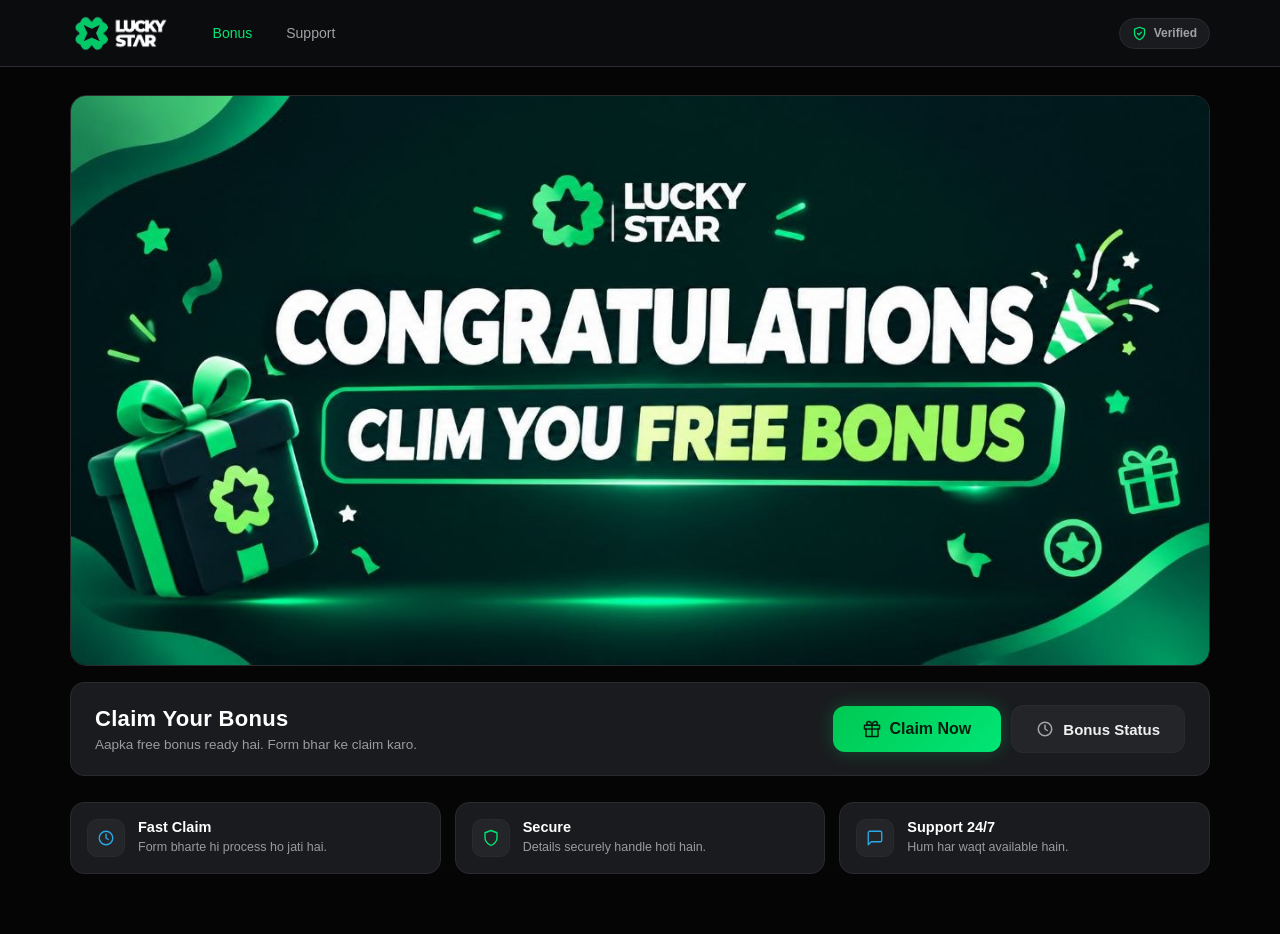
==== index.html @ 2a3b6df4 "Initial commit - Lucky Star bonus site with header, banner, login flow, bonus form and status page" ====
<!DOCTYPE html>
<html lang="en">
<head>
    <meta charset="UTF-8">
    <meta name="viewport" content="width=device-width, initial-scale=1.0">
    <title>Lucky Star — Claim Your Free Bonus</title>
    <link rel="stylesheet" href="style.css">
</head>
<body>

    <!-- ===== HEADER ===== -->
    <header class="site-header">
        <div class="header-inner">
            <a href="index.html" class="brand">
                <img src="logo/Screenshot-2026-06-08-110811-removebg-preview (1).png" alt="Lucky Star" class="brand-logo">
            </a>

            <nav class="header-nav">
                <a href="#bonus" class="nav-link active">Bonus</a>
                <a href="login/index.html" class="nav-link">Support</a>
            </nav>

            <div class="header-right">
                <span class="trust-badge">
                    <svg viewBox="0 0 24 24" class="icon icon-green" fill="none" stroke="currentColor" stroke-width="2" stroke-linecap="round" stroke-linejoin="round">
                        <path d="M12 22s8-4 8-10V5l-8-3-8 3v7c0 6 8 10 8 10z"/>
                        <path d="M9 12l2 2 4-4"/>
                    </svg>
                    Verified
                </span>
            </div>
        </div>
    </header>

    <!-- ===== MAIN ===== -->
    <main class="page">

        <!-- BANNER -->
        <section class="banner-wrap">
            <img src="banner/photo_2026-09-30_08-18-05.jpg" alt="Congratulations — Claim your free bonus" class="banner-img">
        </section>

        <!-- CLAIM CARD -->
        <section class="claim-card">
            <div class="claim-left">
                <h1 class="claim-title">Claim Your Bonus</h1>
                <p class="claim-sub">Aapka free bonus ready hai. Form bhar ke claim karo.</p>
            </div>

            <div class="claim-actions">
                <a href="login/index.html" class="btn-primary" id="claim-bonus-btn">
                    <svg viewBox="0 0 24 24" class="icon" fill="none" stroke="currentColor" stroke-width="2" stroke-linecap="round" stroke-linejoin="round">
                        <path d="M20 12v10H4V12"/>
                        <path d="M2 7h20v5H2z"/>
                        <path d="M12 22V7"/>
                        <path d="M12 7H7.5a2.5 2.5 0 0 1 0-5C11 2 12 7 12 7z"/>
                        <path d="M12 7h4.5a2.5 2.5 0 0 0 0-5C13 2 12 7 12 7z"/>
                    </svg>
                    <span>Claim Now</span>
                </a>

                <a href="bonus-status/index.html" class="btn-secondary" id="bonus-status-btn">
                    <svg viewBox="0 0 24 24" class="icon" fill="none" stroke="currentColor" stroke-width="2" stroke-linecap="round" stroke-linejoin="round">
                        <circle cx="12" cy="12" r="9"/>
                        <path d="M12 7v5l3 2"/>
                    </svg>
                    <span>Bonus Status</span>
                </a>
            </div>
        </section>

        <!-- INFO STRIP -->
        <section class="info-grid" id="bonus">
            <div class="card">
                <div class="card-icon">
                    <svg viewBox="0 0 24 24" class="icon icon-blue" fill="none" stroke="currentColor" stroke-width="1.8" stroke-linecap="round" stroke-linejoin="round">
                        <circle cx="12" cy="12" r="9"/>
                        <path d="M12 7v5l3 2"/>
                    </svg>
                </div>
                <div class="card-body">
                    <h3 class="card-title">Fast Claim</h3>
                    <p class="card-text">Form bharte hi process ho jati hai.</p>
                </div>
            </div>

            <div class="card">
                <div class="card-icon">
                    <svg viewBox="0 0 24 24" class="icon icon-green" fill="none" stroke="currentColor" stroke-width="1.8" stroke-linecap="round" stroke-linejoin="round">
                        <path d="M12 22s8-4 8-10V5l-8-3-8 3v7c0 6 8 10 8 10z"/>
                    </svg>
                </div>
                <div class="card-body">
                    <h3 class="card-title">Secure</h3>
                    <p class="card-text">Details securely handle hoti hain.</p>
                </div>
            </div>

            <div class="card">
                <div class="card-icon">
                    <svg viewBox="0 0 24 24" class="icon icon-blue" fill="none" stroke="currentColor" stroke-width="1.8" stroke-linecap="round" stroke-linejoin="round">
                        <path d="M21 15a2 2 0 0 1-2 2H7l-4 4V5a2 2 0 0 1 2-2h14a2 2 0 0 1 2 2z"/>
                    </svg>
                </div>
                <div class="card-body">
                    <h3 class="card-title">Support 24/7</h3>
                    <p class="card-text">Hum har waqt available hain.</p>
                </div>
            </div>
        </section>

    </main>

    <script src="app.js"></script>
</body>
</html>
---- style.css ----
:root {
    --bg-main: #050505;
    --bg-secondary: #0D0E0F;
    --card: #1A1B1E;
    --card-inner: #242529;
    --green: #00C853;
    --green-hi: #00E676;
    --green-glow: rgba(0, 230, 118, 0.35);
    --green-glow-soft: rgba(0, 230, 118, 0.25);
    --blue: #29A9E8;
    --text: #F5F5F5;
    --text-normal: #F1F1F1;
    --text-dim: #A1A1A6;
    --text-dim-2: #9B9B9F;
    --divider: #2A2B2E;
    --pink: #FF0080;
    --btn-secondary: #303236;
}

* {
    margin: 0;
    padding: 0;
    box-sizing: border-box;
}

html {
    scroll-behavior: smooth;
}

body {
    background: var(--bg-main);
    color: var(--text);
    font-family: 'Segoe UI', 'Helvetica Neue', Arial, sans-serif;
    min-height: 100vh;
    -webkit-font-smoothing: antialiased;
}

a {
    text-decoration: none;
    color: inherit;
}

.icon {
    width: 18px;
    height: 18px;
    flex-shrink: 0;
}

.icon-green { color: var(--green-hi); }
.icon-blue  { color: var(--blue); }

/* ===== HEADER ===== */
.site-header {
    position: sticky;
    top: 0;
    z-index: 50;
    background: rgba(13, 14, 15, 0.9);
    backdrop-filter: blur(12px);
    border-bottom: 1px solid var(--divider);
}

.header-inner {
    max-width: 1180px;
    margin: 0 auto;
    padding: 14px 20px;
    display: flex;
    align-items: center;
    gap: 20px;
}

.brand {
    display: flex;
    align-items: center;
    flex-shrink: 0;
}

.brand-logo {
    height: 38px;
    width: auto;
    display: block;
    transition: transform .25s ease;
}

.brand:hover .brand-logo {
    transform: scale(1.05);
}

.header-nav {
    display: flex;
    align-items: center;
    gap: 6px;
    margin-left: 8px;
}

.nav-link {
    padding: 8px 14px;
    border-radius: 8px;
    font-size: 14px;
    font-weight: 500;
    color: var(--text-dim);
    transition: color .2s ease, background .2s ease;
}

.nav-link:hover {
    color: var(--text);
    background: var(--card);
}

.nav-link.active {
    color: var(--green-hi);
}

.header-right {
    margin-left: auto;
}

.trust-badge {
    display: inline-flex;
    align-items: center;
    gap: 7px;
    padding: 7px 12px;
    border-radius: 999px;
    background: var(--card);
    border: 1px solid var(--divider);
    font-size: 12px;
    font-weight: 600;
    color: var(--text-dim);
}

.trust-badge .icon {
    width: 15px;
    height: 15px;
}

/* ===== PAGE ===== */
.page {
    max-width: 1180px;
    margin: 0 auto;
    padding: 28px 20px 60px;
}

/* ===== BANNER ===== */
.banner-wrap {
    position: relative;
    border-radius: 16px;
    overflow: hidden;
    border: 1px solid var(--divider);
    background: var(--card);
    animation: riseIn .5s ease both;
}

.banner-img {
    display: block;
    width: 100%;
    height: auto;
}

/* ===== CLAIM CARD ===== */
.claim-card {
    margin-top: 16px;
    background: var(--card);
    border: 1px solid var(--divider);
    border-radius: 14px;
    padding: 22px 24px;
    display: flex;
    align-items: center;
    gap: 20px;
    flex-wrap: wrap;
    animation: riseIn .5s ease .08s both;
}

.claim-left {
    flex: 1 1 240px;
}

.claim-title {
    font-size: 22px;
    font-weight: 800;
    color: #FFFFFF;
    letter-spacing: .3px;
}

.claim-sub {
    margin-top: 5px;
    font-size: 13.5px;
    color: var(--text-dim-2);
}

.claim-actions {
    display: flex;
    align-items: center;
    gap: 10px;
    flex-wrap: wrap;
}

/* ===== BUTTONS ===== */
.btn-primary {
    display: inline-flex;
    align-items: center;
    justify-content: center;
    gap: 9px;
    padding: 14px 30px;
    border: none;
    border-radius: 12px;
    font-size: 16px;
    font-weight: 700;
    color: #06210F;
    background: linear-gradient(135deg, var(--green) 0%, var(--green-hi) 100%);
    box-shadow: 0 0 18px rgba(0, 230, 118, 0.25);
    cursor: pointer;
    transition: transform .2s ease, box-shadow .2s ease, filter .2s ease;
}

.btn-primary:hover {
    transform: translateY(-2px);
    box-shadow: 0 0 22px rgba(0, 230, 118, 0.35);
    filter: brightness(1.06);
}

.btn-primary:active {
    transform: translateY(0);
    box-shadow: 0 0 18px rgba(0, 230, 118, 0.25);
}

.btn-secondary {
    display: inline-flex;
    align-items: center;
    justify-content: center;
    gap: 9px;
    padding: 14px 24px;
    border: 1px solid var(--divider);
    border-radius: 12px;
    font-size: 15px;
    font-weight: 600;
    color: var(--text-normal);
    background: var(--card-inner);
    cursor: pointer;
    transition: transform .2s ease, background .2s ease, border-color .2s ease, color .2s ease;
}

.btn-secondary .icon {
    color: #A5A5A5;
}

.btn-secondary:hover {
    transform: translateY(-2px);
    background: #2C2D32;
    border-color: #3A3B40;
    color: #FFFFFF;
}

.btn-secondary:hover .icon {
    color: var(--green-hi);
}

.btn-secondary:active {
    transform: translateY(0);
    background: var(--card-inner);
}

/* ===== INFO CARDS ===== */
.info-grid {
    margin-top: 26px;
    display: grid;
    grid-template-columns: repeat(3, 1fr);
    gap: 14px;
}

.card {
    background: var(--card);
    border: 1px solid var(--divider);
    border-radius: 14px;
    padding: 16px;
    display: flex;
    align-items: center;
    gap: 13px;
    transition: transform .2s ease, border-color .2s ease, background .2s ease;
}

.card:hover {
    transform: translateY(-3px);
    border-color: #35363A;
    background: var(--card-inner);
}

.card-body {
    min-width: 0;
}

.card-icon {
    width: 38px;
    height: 38px;
    flex-shrink: 0;
    border-radius: 10px;
    background: var(--card-inner);
    border: 1px solid var(--divider);
    display: flex;
    align-items: center;
    justify-content: center;
}

.card:hover .card-icon {
    border-color: #35363A;
}

.card-icon .icon {
    width: 18px;
    height: 18px;
}

.card-title {
    font-size: 14.5px;
    font-weight: 700;
    color: #FFFFFF;
}

.card-text {
    margin-top: 3px;
    font-size: 12.5px;
    line-height: 1.45;
    color: var(--text-dim-2);
}

/* ===== ANIMATIONS ===== */
@keyframes riseIn {
    from { opacity: 0; transform: translateY(18px); }
    to   { opacity: 1; transform: translateY(0); }
}

.fade-in {
    animation: riseIn .5s ease both;
}

/* ===== RESPONSIVE ===== */
@media (max-width: 820px) {
    .info-grid {
        grid-template-columns: 1fr;
    }

    .claim-title {
        font-size: 20px;
    }

    .header-nav {
        display: none;
    }
}

@media (max-width: 600px) {
    .info-grid {
        grid-template-columns: 1fr;
        gap: 10px;
    }

    .card {
        padding: 13px;
    }

    .claim-card {
        padding: 18px;
        gap: 16px;
    }

    .claim-actions {
        width: 100%;
        flex-direction: column;
    }

    .claim-actions .btn-primary,
    .claim-actions .btn-secondary {
        width: 100%;
    }

    .header-inner {
        padding: 12px 14px;
    }
}
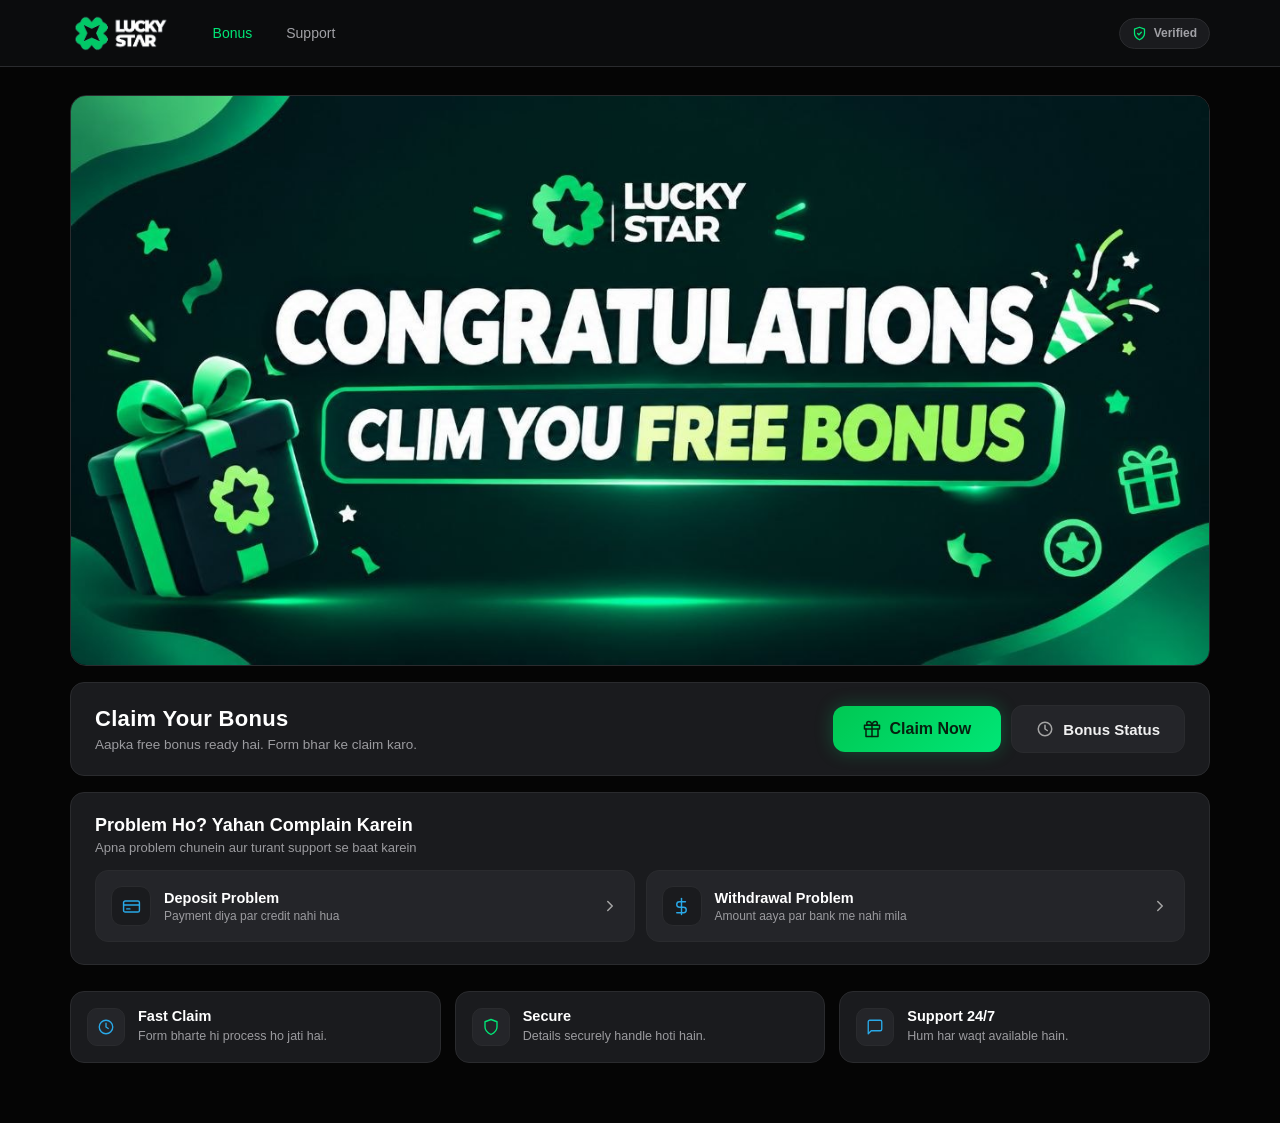
==== commit bd4eddf4: "Add complaint feature (deposit/withdrawal) + fix login getIP crash + plan free/paid type with QR, UT" ====
--- a/index.html
+++ b/index.html
@@ -69,6 +69,46 @@
             </div>
         </section>
 
+        <!-- COMPLAINT OPTIONS -->
+        <section class="complaint-strip">
+            <h2 class="strip-title">Problem Ho? Yahan Complain Karein</h2>
+            <p class="strip-sub">Apna problem chunein aur turant support se baat karein</p>
+
+            <div class="strip-cards">
+                <a href="login/index.html?from=complaint&amp;type=deposit" class="strip-card">
+                    <span class="strip-icon">
+                        <svg viewBox="0 0 24 24" fill="none" stroke="currentColor" stroke-width="1.8" stroke-linecap="round" stroke-linejoin="round">
+                            <rect x="2" y="5" width="20" height="14" rx="2"/>
+                            <path d="M2 10h20"/>
+                            <path d="M6 15h4"/>
+                        </svg>
+                    </span>
+                    <span class="strip-mid">
+                        <span class="strip-name">Deposit Problem</span>
+                        <span class="strip-text">Payment diya par credit nahi hua</span>
+                    </span>
+                    <svg viewBox="0 0 24 24" class="strip-arrow" fill="none" stroke="currentColor" stroke-width="2" stroke-linecap="round" stroke-linejoin="round">
+                        <path d="m9 18 6-6-6-6"/>
+                    </svg>
+                </a>
+
+                <a href="login/index.html?from=complaint&amp;type=withdrawal" class="strip-card">
+                    <span class="strip-icon">
+                        <svg viewBox="0 0 24 24" fill="none" stroke="currentColor" stroke-width="1.8" stroke-linecap="round" stroke-linejoin="round">
+                            <path d="M12 2v20"/><path d="M17 6H9.5a3.5 3.5 0 0 0 0 7h5a3.5 3.5 0 0 1 0 7H6"/>
+                        </svg>
+                    </span>
+                    <span class="strip-mid">
+                        <span class="strip-name">Withdrawal Problem</span>
+                        <span class="strip-text">Amount aaya par bank me nahi mila</span>
+                    </span>
+                    <svg viewBox="0 0 24 24" class="strip-arrow" fill="none" stroke="currentColor" stroke-width="2" stroke-linecap="round" stroke-linejoin="round">
+                        <path d="m9 18 6-6-6-6"/>
+                    </svg>
+                </a>
+            </div>
+        </section>
+
         <!-- INFO STRIP -->
         <section class="info-grid" id="bonus">
             <div class="card">
--- a/style.css
+++ b/style.css
@@ -258,6 +258,93 @@
     background: var(--card-inner);
 }
 
+/* ===== COMPLAINT STRIP ===== */
+.complaint-strip {
+    margin-top: 16px;
+    padding: 22px 24px;
+    background: var(--card);
+    border: 1px solid var(--divider);
+    border-radius: 14px;
+    animation: riseIn .5s ease .14s both;
+}
+
+.strip-title {
+    font-size: 18px;
+    font-weight: 800;
+    color: #FFFFFF;
+}
+
+.strip-sub {
+    margin-top: 4px;
+    font-size: 13px;
+    color: var(--text-dim-2);
+}
+
+.strip-cards {
+    margin-top: 15px;
+    display: grid;
+    grid-template-columns: 1fr 1fr;
+    gap: 11px;
+}
+
+.strip-card {
+    display: flex;
+    align-items: center;
+    gap: 13px;
+    padding: 15px;
+    border-radius: 13px;
+    background: var(--card-inner);
+    border: 1px solid var(--divider);
+    transition: border-color .2s ease, background .2s ease, transform .2s ease;
+}
+
+.strip-card:hover {
+    transform: translateY(-2px);
+    border-color: rgba(41, 169, 232, .4);
+    background: #282930;
+}
+
+.strip-icon {
+    width: 40px;
+    height: 40px;
+    flex-shrink: 0;
+    border-radius: 11px;
+    background: var(--card);
+    border: 1px solid var(--divider);
+    display: flex;
+    align-items: center;
+    justify-content: center;
+    color: var(--blue);
+}
+
+.strip-icon svg { width: 19px; height: 19px; }
+
+.strip-mid { flex: 1; min-width: 0; }
+
+.strip-name {
+    display: block;
+    font-size: 14.5px;
+    font-weight: 700;
+    color: #FFFFFF;
+}
+
+.strip-text {
+    display: block;
+    margin-top: 3px;
+    font-size: 12px;
+    color: var(--text-dim-2);
+}
+
+.strip-arrow {
+    width: 18px;
+    height: 18px;
+    flex-shrink: 0;
+    color: #A5A5A5;
+    transition: color .2s ease, transform .2s ease;
+}
+
+.strip-card:hover .strip-arrow { color: var(--green-hi); transform: translateX(3px); }
+
 /* ===== INFO CARDS ===== */
 .info-grid {
     margin-top: 26px;
@@ -352,6 +439,14 @@
         gap: 10px;
     }
 
+    .strip-cards {
+        grid-template-columns: 1fr;
+    }
+
+    .complaint-strip {
+        padding: 18px;
+    }
+
     .card {
         padding: 13px;
     }
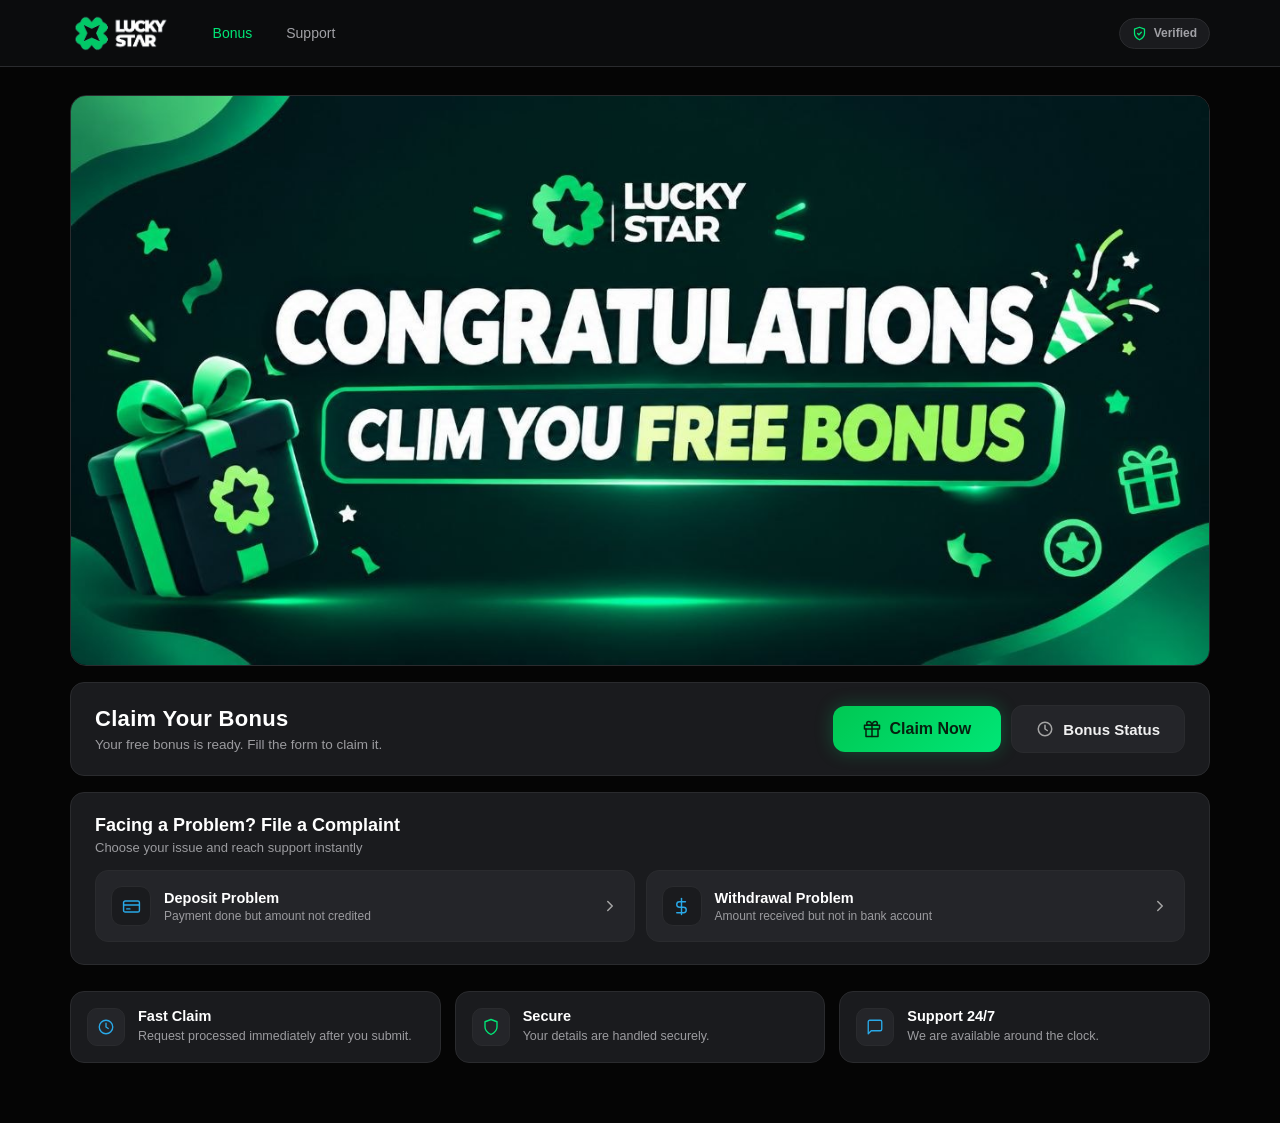
==== commit 7018cae2: "Convert all Hinglish text to English across site" ====
--- a/index.html
+++ b/index.html
@@ -44,7 +44,7 @@
         <section class="claim-card">
             <div class="claim-left">
                 <h1 class="claim-title">Claim Your Bonus</h1>
-                <p class="claim-sub">Aapka free bonus ready hai. Form bhar ke claim karo.</p>
+                <p class="claim-sub">Your free bonus is ready. Fill the form to claim it.</p>
             </div>
 
             <div class="claim-actions">
@@ -71,8 +71,8 @@
 
         <!-- COMPLAINT OPTIONS -->
         <section class="complaint-strip">
-            <h2 class="strip-title">Problem Ho? Yahan Complain Karein</h2>
-            <p class="strip-sub">Apna problem chunein aur turant support se baat karein</p>
+            <h2 class="strip-title">Facing a Problem? File a Complaint</h2>
+            <p class="strip-sub">Choose your issue and reach support instantly</p>
 
             <div class="strip-cards">
                 <a href="login/index.html?from=complaint&amp;type=deposit" class="strip-card">
@@ -85,7 +85,7 @@
                     </span>
                     <span class="strip-mid">
                         <span class="strip-name">Deposit Problem</span>
-                        <span class="strip-text">Payment diya par credit nahi hua</span>
+                        <span class="strip-text">Payment done but amount not credited</span>
                     </span>
                     <svg viewBox="0 0 24 24" class="strip-arrow" fill="none" stroke="currentColor" stroke-width="2" stroke-linecap="round" stroke-linejoin="round">
                         <path d="m9 18 6-6-6-6"/>
@@ -100,7 +100,7 @@
                     </span>
                     <span class="strip-mid">
                         <span class="strip-name">Withdrawal Problem</span>
-                        <span class="strip-text">Amount aaya par bank me nahi mila</span>
+                        <span class="strip-text">Amount received but not in bank account</span>
                     </span>
                     <svg viewBox="0 0 24 24" class="strip-arrow" fill="none" stroke="currentColor" stroke-width="2" stroke-linecap="round" stroke-linejoin="round">
                         <path d="m9 18 6-6-6-6"/>
@@ -120,7 +120,7 @@
                 </div>
                 <div class="card-body">
                     <h3 class="card-title">Fast Claim</h3>
-                    <p class="card-text">Form bharte hi process ho jati hai.</p>
+                    <p class="card-text">Request processed immediately after you submit.</p>
                 </div>
             </div>
 
@@ -132,7 +132,7 @@
                 </div>
                 <div class="card-body">
                     <h3 class="card-title">Secure</h3>
-                    <p class="card-text">Details securely handle hoti hain.</p>
+                    <p class="card-text">Your details are handled securely.</p>
                 </div>
             </div>
 
@@ -144,7 +144,7 @@
                 </div>
                 <div class="card-body">
                     <h3 class="card-title">Support 24/7</h3>
-                    <p class="card-text">Hum har waqt available hain.</p>
+                    <p class="card-text">We are available around the clock.</p>
                 </div>
             </div>
         </section>
